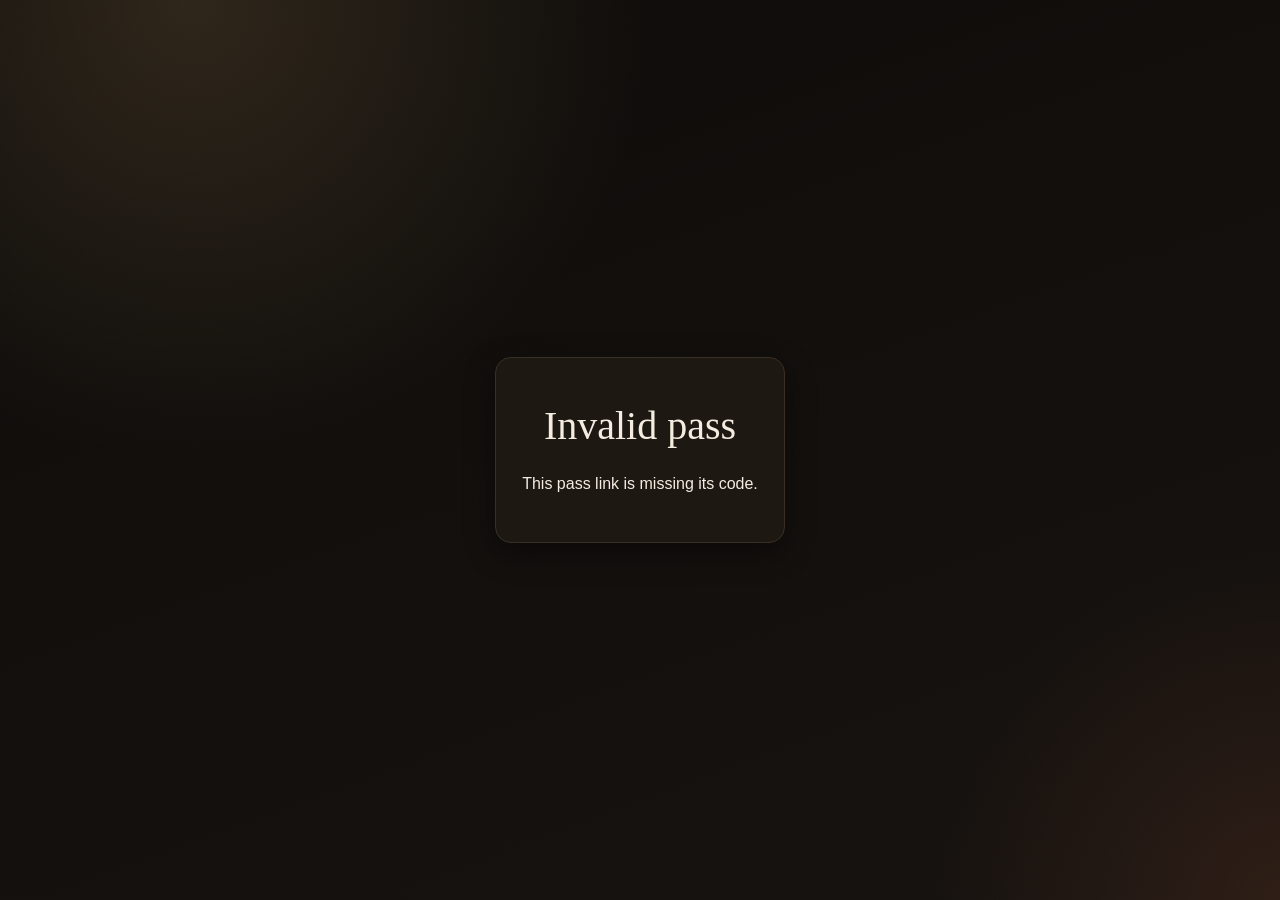
==== public/pass.html @ 0479c8f6 "feat(passes): single-use entrance passes with door check-in Add up to 200 unique QR passes, each red" ====
<!doctype html>
<html lang="en" data-theme="gold">
<head>
<meta charset="utf-8" />
<meta name="viewport" content="width=device-width, initial-scale=1" />
<meta name="theme-color" content="#0e0c0a" />
<title>Entrance pass, Osama and Noor</title>
<link rel="stylesheet" href="css/base.css" />
<link rel="stylesheet" href="css/themes.css" />
<link rel="stylesheet" href="css/login.css" />
<link rel="stylesheet" href="css/invite.css" />
<link rel="stylesheet" href="css/passes.css" />
</head>
<body>
<div id="theme-bg"></div>
<div class="rsvp-wrap"><div id="pass-root"></div></div>
<script src="js/vendor/qrcode.js"></script>
<script type="module" src="js/pass-public.js"></script>
</body>
</html>
---- public/css/base.css ----
:root{
  --bg:#0e0c0a; --bg2:#171310; --card:#1e1813; --card2:#241d16;
  --line:#3a2f24; --line2:#4a3c2c;
  --txt:#f4ece0; --muted:#b7a88f; --faint:#8a7b64;
  --gold:#d8b072; --gold2:#c99a4e; --emerald:#3fae82; --emerald2:#2f8d68;
  --rose:#d98a86; --red:#e2685f; --amber:#e0a94a; --blue:#7fb4d8;
  --ok:#3fae82; --shadow:0 10px 30px rgba(0,0,0,.4);
  --r:16px;
}
*{box-sizing:border-box}
html,body{margin:0;padding:0}
body{background:var(--bg);color:var(--txt);
  font-family:-apple-system,BlinkMacSystemFont,"Segoe UI",Roboto,Helvetica,Arial,sans-serif;
  line-height:1.5;-webkit-font-smoothing:antialiased;min-height:100vh}
a{color:var(--gold);text-decoration:none}
a:hover{text-decoration:underline}

.empty{color:var(--faint);font-size:13px;padding:14px 4px;text-align:center}
.foot{color:var(--faint);font-size:12px;text-align:center;margin-top:30px}
.savebar{position:fixed;left:0;right:0;bottom:0;background:var(--card);border-top:1px solid var(--line);
  padding:8px 16px;font-size:12px;color:var(--faint);text-align:center;z-index:30}
.savebar b{color:var(--emerald)}
.savebar.err b{color:var(--red)}
[hidden]{display:none !important}
---- public/css/themes.css ----
/* The 8 themes. Each block overrides the base tokens from base.css. The animated
   background lives on #theme-bg, a fixed layer behind all content. Preview cards on
   the Themes page reuse the same [data-theme] blocks locally with a static .tc-bg. */

#theme-bg {
  position: fixed;
  inset: 0;
  z-index: -1;
  pointer-events: none;
}

/* 1. Layl w Dhahab, warm gold heritage (the default look) */
[data-theme='gold'] {
  --bg: #0e0c0a; --bg2: #171310; --card: #1e1813; --card2: #241d16;
  --line: #3a2f24; --line2: #4a3c2c; --txt: #f4ece0; --muted: #b7a88f; --faint: #8a7b64;
  --gold: #d8b072; --gold2: #c99a4e; --shadow: 0 10px 30px rgba(0, 0, 0, .4);
}
[data-theme='gold'] #theme-bg {
  background:
    radial-gradient(60vmax 60vmax at 15% 0%, rgba(216, 176, 114, .16), transparent 60%),
    radial-gradient(50vmax 50vmax at 100% 100%, rgba(140, 74, 47, .20), transparent 55%),
    linear-gradient(160deg, #0e0c0a, #171310);
  animation: gold-breathe 14s ease-in-out infinite;
}
@keyframes gold-breathe { 0%, 100% { opacity: .85 } 50% { opacity: 1 } }

/* 2. Sadu Nocturne, midnight and gold foil */
[data-theme='nocturne'] {
  --bg: #0b0b10; --bg2: #12121c; --card: #16161f; --card2: #1c1c28;
  --line: #2a2a38; --line2: #3a3a4c; --txt: #ececf2; --muted: #8b8b9c; --faint: #6f6f80;
  --gold: #d4af37; --gold2: #b08d2e; --shadow: 0 12px 34px rgba(0, 0, 0, .5);
}
[data-theme='nocturne'] #theme-bg {
  background: radial-gradient(120vmax 90vmax at 50% -10%, #14141f, #0b0b10 70%);
}
[data-theme='nocturne'] h1.title {
  background: linear-gradient(100deg, #8a6d1f, #f4e39b 30%, #d4af37 50%, #fff6cf 60%, #d4af37 72%, #8a6d1f);
  background-size: 200% auto;
  -webkit-background-clip: text; background-clip: text; color: transparent;
  animation: foil-shine 7s linear infinite;
}
@keyframes foil-shine { to { background-position: -200% center } }

/* 3. Ward Ateeq, blush modern romance */
[data-theme='rose'] {
  --bg: #fbf3f1; --bg2: #f6e7e3; --card: #ffffff; --card2: #faf3f1;
  --line: #ead3cd; --line2: #dcc0b9; --txt: #3d2b2b; --muted: #8a6e6c; --faint: #a98f8c;
  --gold: #c46a78; --gold2: #a9505f; --shadow: 0 8px 24px rgba(150, 90, 90, .14);
}
[data-theme='rose'] #theme-bg {
  background:
    radial-gradient(45vmax 45vmax at 12% 18%, #fadce0, transparent 60%),
    radial-gradient(40vmax 40vmax at 88% 12%, #f5e6c8, transparent 60%),
    radial-gradient(50vmax 50vmax at 70% 95%, #f3d9de, transparent 60%),
    #fbf3f1;
  background-size: 200% 200%;
  animation: mesh-drift 22s ease-in-out infinite alternate;
}
@keyframes mesh-drift {
  from { background-position: 0 0, 100% 0, 50% 100%, 0 0 }
  to { background-position: 20% 10%, 80% 20%, 40% 80%, 0 0 }
}

/* 4. Zumurrud w Qeshta, emerald and cream */
[data-theme='emerald'] {
  --bg: #f4f1e8; --bg2: #eae6d6; --card: #fbfaf4; --card2: #f3f0e4;
  --line: #d6d0bc; --line2: #c7c0a8; --txt: #1e3a30; --muted: #5c6f63; --faint: #89928a;
  --gold: #0f5c42; --gold2: #0c4835; --shadow: 0 8px 24px rgba(30, 58, 48, .12);
}
[data-theme='emerald'] #theme-bg {
  background:
    radial-gradient(50vmax 50vmax at 100% 0%, rgba(15, 92, 66, .14), transparent 55%),
    linear-gradient(180deg, #f4f1e8, #eae6d6);
}

/* 5. Ghuroub Aurora, desert dusk */
[data-theme='aurora'] {
  --bg: #1b1024; --bg2: #2a1533; --card: #241a33; --card2: #2c2040;
  --line: #43304f; --line2: #574066; --txt: #f6e9f2; --muted: #b49cc7; --faint: #8f7aa5;
  --gold: #ff8c6b; --gold2: #e0714f; --shadow: 0 12px 34px rgba(0, 0, 0, .45);
}
[data-theme='aurora'] #theme-bg {
  background:
    radial-gradient(60vmax 40vmax at 20% 100%, rgba(255, 140, 107, .35), transparent 60%),
    radial-gradient(55vmax 45vmax at 80% 90%, rgba(138, 92, 240, .35), transparent 60%),
    radial-gradient(50vmax 60vmax at 60% 20%, rgba(240, 168, 92, .18), transparent 60%),
    linear-gradient(180deg, #1b1024, #2a1533);
  background-size: 160% 160%;
  animation: aurora-drift 24s ease-in-out infinite alternate;
}
@keyframes aurora-drift {
  from { background-position: 0% 100%, 100% 100%, 50% 0%, 0 0 }
  to { background-position: 30% 80%, 70% 90%, 40% 20%, 0 0 }
}

/* 6. Nujoom Handasiya, geometric stars on navy */
[data-theme='geometric'] {
  --bg: #0c1a2b; --bg2: #102237; --card: #14263c; --card2: #183048;
  --line: #274056; --line2: #365470; --txt: #e7eef6; --muted: #8fa6bc; --faint: #6f88a0;
  --gold: #c7a24b; --gold2: #a8863a; --shadow: 0 12px 34px rgba(0, 0, 0, .45);
}
[data-theme='geometric'] #theme-bg {
  background-color: #0c1a2b;
  background-image:
    repeating-linear-gradient(45deg, rgba(199, 162, 75, .06) 0 2px, transparent 2px 28px),
    repeating-linear-gradient(-45deg, rgba(199, 162, 75, .06) 0 2px, transparent 2px 28px),
    repeating-linear-gradient(0deg, rgba(62, 124, 177, .05) 0 2px, transparent 2px 28px),
    repeating-linear-gradient(90deg, rgba(62, 124, 177, .05) 0 2px, transparent 2px 28px);
  background-size: 56px 56px;
  animation: lattice-pan 40s linear infinite;
}
@keyframes lattice-pan { to { background-position: 56px 56px, 56px -56px, 56px 0, 0 56px } }

/* 7. Habab, glassmorphism over soft mesh */
[data-theme='glass'] {
  --bg: #eef1f8; --bg2: #e6ecf6; --card: rgba(255, 255, 255, .6); --card2: rgba(255, 255, 255, .45);
  --line: rgba(255, 255, 255, .7); --line2: rgba(120, 130, 160, .3);
  --txt: #2b3145; --muted: #6b7386; --faint: #8b93a5;
  --gold: #7c6cf0; --gold2: #5f4fd0; --shadow: 0 8px 32px rgba(43, 49, 69, .12);
}
[data-theme='glass'] #theme-bg {
  background:
    radial-gradient(40vmax 40vmax at 15% 20%, #cfe0ff, transparent 60%),
    radial-gradient(45vmax 45vmax at 85% 15%, #f3d4e6, transparent 60%),
    radial-gradient(50vmax 50vmax at 60% 100%, #d6f0e6, transparent 60%),
    #eef1f8;
  background-size: 180% 180%;
  animation: mesh-drift 26s ease-in-out infinite alternate;
}
[data-theme='glass'] .card {
  backdrop-filter: blur(18px) saturate(140%);
  -webkit-backdrop-filter: blur(18px) saturate(140%);
}

/* 8. Waraq Ivory, minimal editorial */
[data-theme='ivory'] {
  --bg: #fcfbf7; --bg2: #f4f1e9; --card: #ffffff; --card2: #f7f4ec;
  --line: #e4dfd2; --line2: #d5cebd; --txt: #1c1a17; --muted: #7a756b; --faint: #9a938a;
  --gold: #a88433; --gold2: #8a6c28; --shadow: 0 8px 24px rgba(120, 95, 50, .10);
}
[data-theme='ivory'] #theme-bg { background: linear-gradient(180deg, #fcfbf7, #f7f4ec); }

@media (prefers-reduced-motion: reduce) {
  #theme-bg, [data-theme] h1.title { animation: none !important; }
}

/* Themes page grid */
.theme-grid {
  display: grid;
  grid-template-columns: repeat(auto-fill, minmax(220px, 1fr));
  gap: 14px;
  margin-top: 14px;
}
.theme-card {
  position: relative;
  text-align: left;
  border: 1px solid var(--line);
  border-radius: 16px;
  overflow: hidden;
  cursor: pointer;
  padding: 0;
  background: var(--bg);
  transition: transform .15s, box-shadow .15s;
}
.theme-card:hover { transform: translateY(-3px); box-shadow: var(--shadow); }
.theme-card.on { outline: 2px solid var(--gold); outline-offset: 2px; }
.theme-card .tc-bg { position: absolute; inset: 0; z-index: 0; opacity: .9; }
.theme-card[data-theme='gold'] .tc-bg { background: radial-gradient(80% 80% at 20% 0%, rgba(216, 176, 114, .25), transparent 60%), linear-gradient(160deg, #0e0c0a, #171310); }
.theme-card[data-theme='nocturne'] .tc-bg { background: radial-gradient(120% 90% at 50% -10%, #16161f, #0b0b10 70%); }
.theme-card[data-theme='rose'] .tc-bg { background: radial-gradient(70% 70% at 15% 15%, #fadce0, transparent 60%), radial-gradient(70% 70% at 90% 100%, #f3d9de, transparent 60%), #fbf3f1; }
.theme-card[data-theme='emerald'] .tc-bg { background: radial-gradient(80% 80% at 100% 0%, rgba(15, 92, 66, .22), transparent 55%), linear-gradient(180deg, #f4f1e8, #eae6d6); }
.theme-card[data-theme='aurora'] .tc-bg { background: radial-gradient(80% 60% at 20% 100%, rgba(255, 140, 107, .5), transparent 60%), radial-gradient(80% 60% at 85% 90%, rgba(138, 92, 240, .5), transparent 60%), linear-gradient(180deg, #1b1024, #2a1533); }
.theme-card[data-theme='geometric'] .tc-bg { background-color: #0c1a2b; background-image: repeating-linear-gradient(45deg, rgba(199, 162, 75, .1) 0 2px, transparent 2px 22px), repeating-linear-gradient(-45deg, rgba(199, 162, 75, .1) 0 2px, transparent 2px 22px); background-size: 44px 44px; }
.theme-card[data-theme='glass'] .tc-bg { background: radial-gradient(70% 70% at 15% 20%, #cfe0ff, transparent 60%), radial-gradient(70% 70% at 85% 15%, #f3d4e6, transparent 60%), #eef1f8; }
.theme-card[data-theme='ivory'] .tc-bg { background: linear-gradient(180deg, #fcfbf7, #f2eee2); }

.tc-mock { position: relative; z-index: 1; padding: 18px 16px 14px; }
.tc-title { font-family: Georgia, 'Times New Roman', serif; font-size: 22px; color: var(--txt); }
.tc-amp { color: var(--gold); font-style: italic; }
.tc-bar { height: 8px; border-radius: 999px; background: var(--card2); border: 1px solid var(--line); overflow: hidden; margin: 12px 0; }
.tc-bar > span { display: block; height: 100%; width: 62%; background: linear-gradient(90deg, var(--gold2), var(--gold)); }
.tc-row { display: flex; align-items: center; gap: 8px; }
.tc-chip { font-size: 11px; padding: 4px 10px; border-radius: 999px; background: var(--card2); border: 1px solid var(--line); color: var(--muted); }
.tc-btn { font-size: 11px; font-weight: 700; padding: 4px 12px; border-radius: 999px; background: var(--gold); color: var(--bg); }
.tc-foot { position: relative; z-index: 1; padding: 12px 16px 14px; border-top: 1px solid var(--line); background: var(--card); }
.tc-name { font-weight: 700; font-size: 14px; color: var(--txt); }
.tc-check { font-size: 10px; letter-spacing: .06em; text-transform: uppercase; color: var(--gold); font-weight: 700; margin-left: 4px; }
.tc-mood { font-size: 12px; color: var(--muted); margin-top: 2px; }
---- public/css/login.css ----
.login-overlay{position:fixed;inset:0;z-index:100;display:flex;align-items:center;justify-content:center;padding:20px;
  background:radial-gradient(1000px 500px at 50% -150px,var(--bg2),var(--bg))}
.login-card{background:var(--card);border:1px solid var(--line);border-radius:var(--r);box-shadow:var(--shadow);
  width:100%;max-width:360px;padding:28px 24px;text-align:center}
.login-card .eyebrow{margin-bottom:6px}
.login-card h1{font-family:Georgia,"Times New Roman",serif;font-weight:400;margin:0 0 4px;font-size:34px}
.login-card h1 .amp{color:var(--gold);font-style:italic;padding:0 .1em}
.login-card .sub{color:var(--muted);font-size:13px;margin:0 0 20px}
.login-who{display:flex;gap:8px;margin:0 0 14px}
.login-who button{flex:1;border:1px solid var(--line);background:var(--card2);color:var(--muted);
  border-radius:12px;padding:12px;cursor:pointer;font-weight:700;font-size:14px;transition:.15s}
.login-who button.on{background:var(--gold);color:#1a1206;border-color:var(--gold)}
.login-card input{width:100%;background:var(--card2);border:1px solid var(--line);color:var(--txt);
  border-radius:12px;padding:12px 14px;font:inherit;font-size:15px;margin-bottom:12px}
.login-card input:focus{border-color:var(--gold);outline:none}
.login-card .btn{width:100%;padding:12px;font-size:15px}
.login-err{color:var(--red);font-size:13px;min-height:18px;margin-top:10px}
---- public/css/invite.css ----
/* Invite tab */
.inv-list { display: grid; grid-template-columns: repeat(auto-fill, minmax(260px, 1fr)); gap: 14px; margin-top: 14px; }
.inv { background: var(--card2); border: 1px solid var(--line); border-radius: 14px; padding: 14px; }
.inv-head { display: flex; align-items: center; gap: 8px; margin-bottom: 12px; }
.inv-label { flex: 1; background: transparent; border: none; border-bottom: 1px solid var(--line); color: var(--txt); font-weight: 700; font-size: 14.5px; padding: 4px 0; font-family: inherit; }
.inv-label:focus { outline: none; border-color: var(--gold); }
.inv-qr { display: flex; justify-content: center; background: #fff; border-radius: 12px; padding: 12px; }
.qr-canvas { width: 180px; height: 180px; image-rendering: pixelated; }
.inv-link { display: flex; gap: 6px; margin-top: 12px; }
.inv-link input { flex: 1; min-width: 0; background: var(--card); border: 1px solid var(--line); color: var(--muted); border-radius: 8px; padding: 7px 9px; font-size: 12px; font-family: inherit; }
.inv-actions { display: flex; align-items: center; justify-content: space-between; gap: 8px; margin-top: 10px; }
.inv-count { font-size: 12px; color: var(--faint); font-weight: 600; }
.inv-rsvps { margin-top: 12px; border-top: 1px solid var(--line); padding-top: 10px; display: flex; flex-direction: column; gap: 8px; }
.rsvp-row { display: flex; flex-direction: column; gap: 2px; }
.rsvp-row.no { opacity: .6; }
.rsvp-name { font-weight: 600; font-size: 13.5px; color: var(--txt); }
.rsvp-meta { font-size: 12px; color: var(--muted); }
.rsvp-msg { font-size: 12.5px; color: var(--faint); font-style: italic; }

/* Public RSVP page */
.rsvp-wrap { min-height: 100vh; display: flex; align-items: center; justify-content: center; padding: 24px; }
.rsvp-card { background: var(--card); border: 1px solid var(--line); border-radius: var(--r); box-shadow: var(--shadow); width: 100%; max-width: 400px; padding: 30px 26px; text-align: center; }
.rsvp-card .eyebrow { letter-spacing: .28em; text-transform: uppercase; font-size: 11px; color: var(--gold); font-weight: 700; }
.rsvp-card h1 { font-family: Georgia, "Times New Roman", serif; font-weight: 400; margin: 8px 0 2px; font-size: 40px; }
.rsvp-card h1 .amp { color: var(--gold); font-style: italic; padding: 0 .12em; }
.rsvp-date { color: var(--muted); font-size: 14px; margin: 0 0 22px; }
#rsvpForm { display: flex; flex-direction: column; gap: 12px; text-align: left; }
#rsvpForm input, #rsvpForm select, #rsvpForm textarea { background: var(--card2); border: 1px solid var(--line); color: var(--txt); border-radius: 12px; padding: 12px 14px; font: inherit; font-size: 15px; }
#rsvpForm input:focus, #rsvpForm select:focus, #rsvpForm textarea:focus { border-color: var(--gold); outline: none; }
#rsvpForm textarea { resize: vertical; min-height: 70px; }
.rsvp-att { display: flex; gap: 16px; justify-content: center; padding: 4px 0; }
.rsvp-att label { display: flex; align-items: center; gap: 6px; font-size: 14px; color: var(--txt); }
.rsvp-lbl { font-size: 12px; color: var(--muted); margin-bottom: -6px; }
#rsvpForm .btn { width: 100%; padding: 13px; font-size: 15px; margin-top: 4px; }
.rsvp-err { color: var(--red); font-size: 13px; min-height: 16px; text-align: center; }
---- public/css/passes.css ----
/* Entrance passes tab */
.pass-cap { color: var(--faint); font-weight: 600; font-size: .7em; }
.pass-grid { display: grid; grid-template-columns: repeat(auto-fill, minmax(220px, 1fr)); gap: 14px; margin-top: 14px; }
.pass { background: var(--card2); border: 1px solid var(--line); border-radius: 14px; padding: 14px; }
.pass.is-used { opacity: .72; }
.pass-head { display: flex; align-items: center; gap: 8px; margin-bottom: 12px; }
.pass-label { flex: 1; background: transparent; border: none; border-bottom: 1px solid var(--line); color: var(--txt); font-weight: 700; font-size: 14px; padding: 4px 0; font-family: inherit; }
.pass-label:focus { outline: none; border-color: var(--gold); }
.pass-qr { display: flex; justify-content: center; background: #fff; border-radius: 12px; padding: 12px; }
.pass-status { display: flex; flex-direction: column; align-items: center; gap: 3px; margin-top: 10px; }
.pass-badge { display: inline-block; font-size: 11px; font-weight: 700; letter-spacing: .04em; text-transform: uppercase; padding: 3px 9px; border-radius: 999px; }
.pass-badge.ok { background: color-mix(in srgb, var(--emerald) 18%, transparent); color: var(--emerald); }
.pass-badge.used { background: color-mix(in srgb, var(--faint) 22%, transparent); color: var(--muted); }
.pass-when { font-size: 11.5px; color: var(--faint); text-align: center; }
.pass-actions { display: flex; align-items: center; justify-content: center; gap: 8px; margin-top: 12px; }

/* Door check-in result banner */
.scan-result { margin-top: 12px; border-radius: 12px; padding: 16px; text-align: center; border: 1px solid var(--line); }
.scan-result .scan-title { font-size: 20px; font-weight: 800; }
.scan-result .scan-sub { font-size: 13px; margin-top: 4px; opacity: .85; }
.scan-result.pending { color: var(--muted); }
.scan-result.ok { background: color-mix(in srgb, var(--emerald) 16%, transparent); border-color: var(--emerald); color: var(--emerald); }
.scan-result.used { background: color-mix(in srgb, var(--gold) 14%, transparent); border-color: var(--gold); color: var(--gold); }
.scan-result.bad { background: color-mix(in srgb, var(--red) 14%, transparent); border-color: var(--red); color: var(--red); }

/* Public pass page (reuses .rsvp-card) */
.pass-for { color: var(--txt); font-weight: 600; margin: -12px 0 18px; }
.pass-qr-big { display: flex; justify-content: center; background: #fff; border-radius: 14px; padding: 16px; margin: 0 auto 18px; width: fit-content; }
.pass-state { border-radius: 12px; padding: 14px; }
.pass-state-t { font-weight: 800; font-size: 16px; }
.pass-state-s { font-size: 13px; margin-top: 3px; opacity: .85; }
.pass-state.ok { background: color-mix(in srgb, var(--emerald) 16%, transparent); color: var(--emerald); }
.pass-state.used { background: color-mix(in srgb, var(--gold) 14%, transparent); color: var(--gold); }
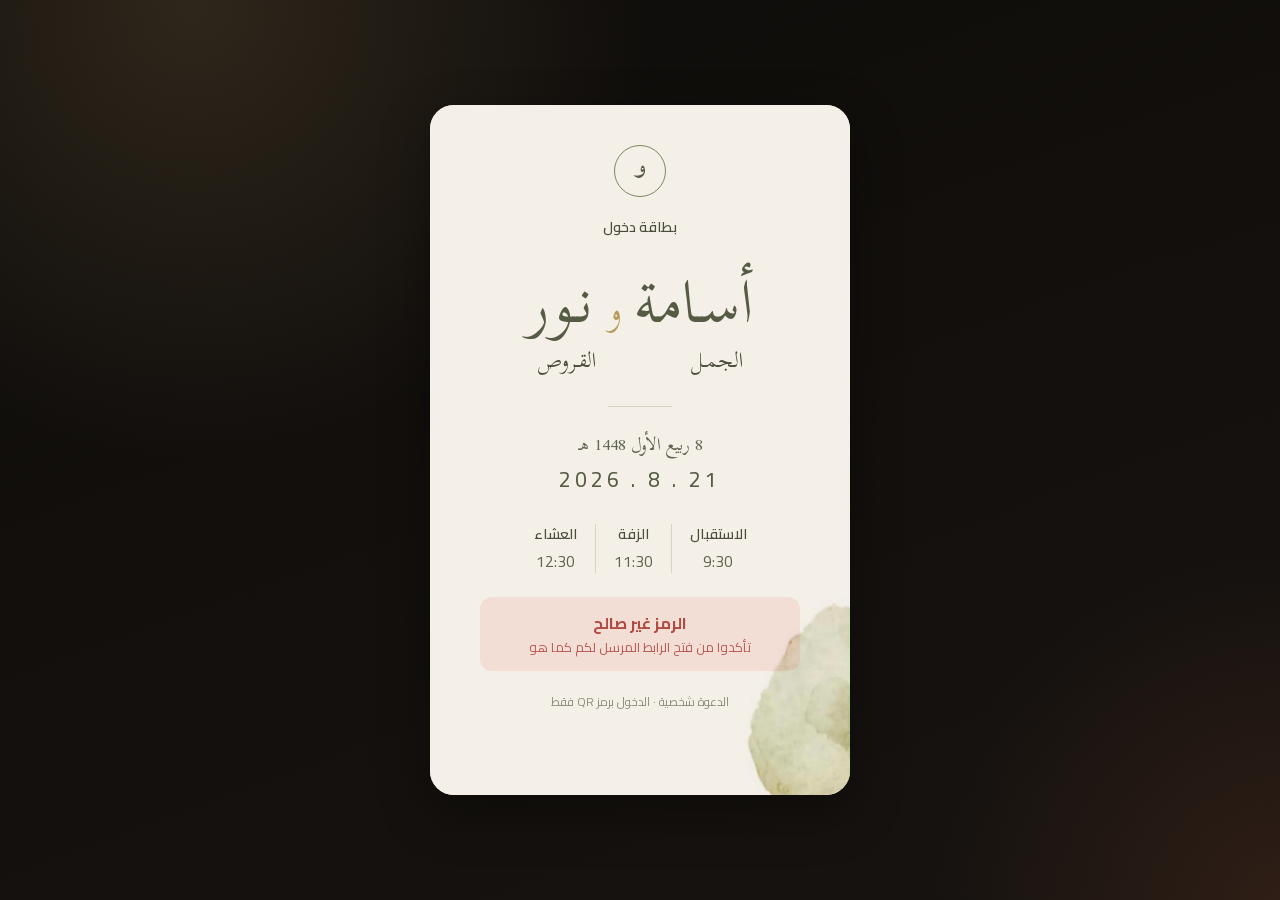
==== commit 4974da09: "feat(invites): Khatm AlWaw QR mark + four-theme بطاقة دخول invitation system The entry pass becomes " ====
--- a/public/pass.html
+++ b/public/pass.html
@@ -4,17 +4,21 @@
 <meta charset="utf-8" />
 <meta name="viewport" content="width=device-width, initial-scale=1" />
 <meta name="theme-color" content="#0e0c0a" />
-<title>Entrance pass, Osama and Noor</title>
-<link rel="stylesheet" href="css/base.css" />
-<link rel="stylesheet" href="css/themes.css" />
-<link rel="stylesheet" href="css/login.css" />
-<link rel="stylesheet" href="css/invite.css" />
-<link rel="stylesheet" href="css/passes.css" />
+<title>Osama and Noor · بطاقة دخول</title>
+<link rel="preload" href="fonts/lateef-300-arabic.woff2" as="font" type="font/woff2" crossorigin />
+<link rel="preload" href="fonts/cairo-arabic.woff2" as="font" type="font/woff2" crossorigin />
+<link rel="stylesheet" href="css/base.css?v=35" />
+<link rel="stylesheet" href="css/themes.css?v=35" />
+<link rel="stylesheet" href="css/login.css?v=35" />
+<link rel="stylesheet" href="css/invite.css?v=35" />
+<link rel="stylesheet" href="css/passes.css?v=35" />
+<link rel="stylesheet" href="css/fonts.css?v=35" />
+<link rel="stylesheet" href="css/invite-card.css?v=35" />
 </head>
 <body>
 <div id="theme-bg"></div>
-<div class="rsvp-wrap"><div id="pass-root"></div></div>
-<script src="js/vendor/qrcode.js"></script>
-<script type="module" src="js/pass-public.js"></script>
+<div class="rsvp-wrap"><div id="pass-root" style="width:100%"></div></div>
+<script src="js/vendor/qrcode.js?v=35"></script>
+<script type="module" src="js/pass-public.js?v=35"></script>
 </body>
 </html>
--- a/public/css/base.css
+++ b/public/css/base.css
@@ -6,6 +6,17 @@
   --rose:#d98a86; --red:#e2685f; --amber:#e0a94a; --blue:#7fb4d8;
   --ok:#3fae82; --shadow:0 10px 30px rgba(0,0,0,.4);
   --r:16px;
+  --sp-1:4px; --sp-2:8px; --sp-3:12px; --sp-4:16px; --sp-5:20px; --sp-6:24px; --sp-7:32px; --sp-8:48px;
+  --fs-2xs:11px; --fs-xs:12px; --fs-sm:13px; --fs-body:14px; --fs-h3:15px; --fs-h2:18px; --fs-h1:22px; --fs-num:30px; --fs-hero:34px;
+  --fs-display:clamp(34px,8vw,52px);
+  --r-1:8px; --r-2:12px; --r-3:16px; --r-4:20px; --r-pill:999px;
+  --ease:cubic-bezier(.2,.8,.2,1); --dur-1:120ms; --dur-2:160ms; --dur-3:220ms; --dur-4:320ms;
+  --ring:var(--gold); --btn-bg:var(--gold); --on-primary:#1a1206;
+  --field-rest:color-mix(in srgb, var(--line) 65%, transparent);
+  --z-nav:40; --z-tabbar:140; --z-toast:150; --z-sheet:190; --z-menu:195; --z-modal:200; --z-boot:300;
+  --hit:44px; --row-h:48px; --control-h:36px;
+  --backdrop:rgba(0,0,0,.5);
+  --red-bg:color-mix(in srgb, var(--red) 12%, transparent);
 }
 *{box-sizing:border-box}
 html,body{margin:0;padding:0}
@@ -17,8 +28,61 @@
 
 .empty{color:var(--faint);font-size:13px;padding:14px 4px;text-align:center}
 .foot{color:var(--faint);font-size:12px;text-align:center;margin-top:30px}
-.savebar{position:fixed;left:0;right:0;bottom:0;background:var(--card);border-top:1px solid var(--line);
-  padding:8px 16px;font-size:12px;color:var(--faint);text-align:center;z-index:30}
-.savebar b{color:var(--emerald)}
-.savebar.err b{color:var(--red)}
 [hidden]{display:none !important}
+
+/* Sync state dot in the app bar (replaces the old fixed savebar) */
+.sync-dot{width:8px;height:8px;border-radius:var(--r-pill);background:var(--emerald);display:inline-block;flex:none}
+.sync-dot.err{background:var(--red)}
+
+:focus-visible{outline:2px solid var(--ring);outline-offset:2px}
+:focus:not(:focus-visible){outline:none}
+
+.field{background:color-mix(in srgb,var(--card2) 35%,transparent);border:1px solid var(--field-rest);border-radius:var(--r-1);color:var(--txt);font:inherit;padding:7px 9px;
+  transition:border-color var(--dur-1) var(--ease),background var(--dur-1) var(--ease)}
+.field:hover{border-color:var(--line2);background:var(--card2)}
+.field:focus{outline:none;border-color:var(--gold);background:var(--card2)}
+.field::placeholder{color:var(--faint)}
+
+/* Edit-in-place: invisible at rest, reveals on hover, lights up on focus.
+   Turns list screens from walls of boxes into calm lists that stay tap-to-edit. */
+.inline-edit{background:transparent;border:1px solid transparent;border-radius:var(--r-1);color:var(--txt);font:inherit;padding:6px 8px;
+  transition:border-color var(--dur-1) var(--ease),background var(--dur-1) var(--ease)}
+.inline-edit:hover{border-color:var(--line2)}
+.inline-edit:focus{outline:none;border-color:var(--gold);background:var(--card2)}
+.inline-edit::placeholder{color:var(--faint)}
+
+/* Card header: title + hint left, actions right. Add lives HERE, never under a list. */
+.card-head{display:flex;align-items:flex-start;justify-content:space-between;gap:12px}
+.card-head .ch-text{flex:1;min-width:0}
+.card-head .ch-actions{display:flex;gap:8px;align-items:center;flex:none;padding-top:2px}
+
+/* List row meta cluster: tags + attribution live right of the content, never beneath it. */
+.lmeta{display:flex;align-items:center;gap:8px;flex:none;max-width:220px;overflow:hidden;white-space:nowrap}
+
+/* Drag-to-reorder grip (see drag-sort.js). Faint at rest, grabbable, and
+   touch-action:none so a touch drag reorders instead of scrolling the page. */
+.drag-handle{flex:0 0 auto;display:inline-flex;align-items:center;justify-content:center;width:22px;height:30px;padding:0;
+  border:none;background:none;color:var(--line2);cursor:grab;touch-action:none;border-radius:6px;
+  transition:color var(--dur-1) var(--ease),background var(--dur-1) var(--ease)}
+.drag-handle svg{fill:currentColor}
+.drag-handle:hover{color:var(--muted);background:var(--card2)}
+.drag-handle:focus-visible{outline:2px solid var(--ring);outline-offset:1px}
+.drag-spacer{flex:0 0 auto;width:22px}
+.sortable{touch-action:pan-y}
+.sortable.dragging{opacity:.96;background:var(--card2);box-shadow:0 8px 24px rgba(0,0,0,.22);border-radius:10px;position:relative;z-index:3}
+body.drag-active{cursor:grabbing;user-select:none;-webkit-user-select:none}
+body.drag-active .drag-handle{cursor:grabbing}
+
+.boot{position:fixed;inset:0;z-index:300;display:flex;flex-direction:column;align-items:center;justify-content:center;gap:var(--sp-5);
+  background:var(--bg);transition:opacity var(--dur-4) var(--ease)}
+.boot.boot-hide{opacity:0;pointer-events:none}
+.boot-name{font-family:Georgia,"Times New Roman",serif;font-weight:400;font-size:var(--fs-display);color:var(--txt);letter-spacing:.01em}
+.boot-name .amp{color:var(--gold);font-style:italic;padding:0 .1em}
+.boot-track{width:120px;height:2px;border-radius:var(--r-pill);background:color-mix(in srgb,var(--gold) 22%,transparent);overflow:hidden;position:relative}
+.boot-track>span{position:absolute;top:0;left:0;height:100%;width:40%;border-radius:var(--r-pill);
+  background:linear-gradient(90deg,transparent,var(--gold),transparent);animation:boot-sweep 1.1s var(--ease) infinite}
+@keyframes boot-sweep{from{transform:translateX(-100%)}to{transform:translateX(320%)}}
+@media (prefers-reduced-motion:reduce){
+  .boot{transition:none}
+  .boot-track>span{animation:none;transform:none;width:100%;background:var(--gold);opacity:.55}
+}
--- a/public/css/themes.css
+++ b/public/css/themes.css
@@ -14,6 +14,7 @@
   --bg: #0e0c0a; --bg2: #171310; --card: #1e1813; --card2: #241d16;
   --line: #3a2f24; --line2: #4a3c2c; --txt: #f4ece0; --muted: #b7a88f; --faint: #8a7b64;
   --gold: #d8b072; --gold2: #c99a4e; --shadow: 0 10px 30px rgba(0, 0, 0, .4);
+  --on-primary: #1a1206;
 }
 [data-theme='gold'] #theme-bg {
   background:
@@ -29,11 +30,13 @@
   --bg: #0b0b10; --bg2: #12121c; --card: #16161f; --card2: #1c1c28;
   --line: #2a2a38; --line2: #3a3a4c; --txt: #ececf2; --muted: #8b8b9c; --faint: #6f6f80;
   --gold: #d4af37; --gold2: #b08d2e; --shadow: 0 12px 34px rgba(0, 0, 0, .5);
+  --on-primary: #0b0b10;
 }
 [data-theme='nocturne'] #theme-bg {
   background: radial-gradient(120vmax 90vmax at 50% -10%, #14141f, #0b0b10 70%);
 }
-[data-theme='nocturne'] h1.title {
+[data-theme='nocturne'] h1.title,
+[data-theme='nocturne'] .boot-name {
   background: linear-gradient(100deg, #8a6d1f, #f4e39b 30%, #d4af37 50%, #fff6cf 60%, #d4af37 72%, #8a6d1f);
   background-size: 200% auto;
   -webkit-background-clip: text; background-clip: text; color: transparent;
@@ -46,6 +49,9 @@
   --bg: #fbf3f1; --bg2: #f6e7e3; --card: #ffffff; --card2: #faf3f1;
   --line: #ead3cd; --line2: #dcc0b9; --txt: #3d2b2b; --muted: #8a6e6c; --faint: #a98f8c;
   --gold: #c46a78; --gold2: #a9505f; --shadow: 0 8px 24px rgba(150, 90, 90, .14);
+  --on-primary: #ffffff; --btn-bg: var(--gold2);
+  --emerald: #12795a; --ok: #12795a; --emerald2: #0e6349;
+  --red: #c8382f; --amber: #9a6a12; --blue: #2f6fae; --rose: #b4566a;
 }
 [data-theme='rose'] #theme-bg {
   background:
@@ -66,6 +72,9 @@
   --bg: #f4f1e8; --bg2: #eae6d6; --card: #fbfaf4; --card2: #f3f0e4;
   --line: #d6d0bc; --line2: #c7c0a8; --txt: #1e3a30; --muted: #5c6f63; --faint: #89928a;
   --gold: #0f5c42; --gold2: #0c4835; --shadow: 0 8px 24px rgba(30, 58, 48, .12);
+  --on-primary: #fbfaf4;
+  --emerald: #0f6b45; --ok: #0f6b45; --emerald2: #0c5537;
+  --red: #bf3b2f; --amber: #8f6410; --blue: #2f6ba8; --rose: #b5586a;
 }
 [data-theme='emerald'] #theme-bg {
   background:
@@ -78,6 +87,7 @@
   --bg: #1b1024; --bg2: #2a1533; --card: #241a33; --card2: #2c2040;
   --line: #43304f; --line2: #574066; --txt: #f6e9f2; --muted: #b49cc7; --faint: #8f7aa5;
   --gold: #ff8c6b; --gold2: #e0714f; --shadow: 0 12px 34px rgba(0, 0, 0, .45);
+  --on-primary: #1b1024;
 }
 [data-theme='aurora'] #theme-bg {
   background:
@@ -98,6 +108,7 @@
   --bg: #0c1a2b; --bg2: #102237; --card: #14263c; --card2: #183048;
   --line: #274056; --line2: #365470; --txt: #e7eef6; --muted: #8fa6bc; --faint: #6f88a0;
   --gold: #c7a24b; --gold2: #a8863a; --shadow: 0 12px 34px rgba(0, 0, 0, .45);
+  --on-primary: #0c1a2b;
 }
 [data-theme='geometric'] #theme-bg {
   background-color: #0c1a2b;
@@ -117,6 +128,9 @@
   --line: rgba(255, 255, 255, .7); --line2: rgba(120, 130, 160, .3);
   --txt: #2b3145; --muted: #6b7386; --faint: #8b93a5;
   --gold: #7c6cf0; --gold2: #5f4fd0; --shadow: 0 8px 32px rgba(43, 49, 69, .12);
+  --on-primary: #ffffff;
+  --emerald: #127a58; --ok: #127a58; --emerald2: #0e6147;
+  --red: #c63a30; --amber: #8a6410; --blue: #356fb0; --rose: #c05f74;
 }
 [data-theme='glass'] #theme-bg {
   background:
@@ -137,11 +151,14 @@
   --bg: #fcfbf7; --bg2: #f4f1e9; --card: #ffffff; --card2: #f7f4ec;
   --line: #e4dfd2; --line2: #d5cebd; --txt: #1c1a17; --muted: #7a756b; --faint: #9a938a;
   --gold: #a88433; --gold2: #8a6c28; --shadow: 0 8px 24px rgba(120, 95, 50, .10);
+  --on-primary: #1c1a17; --btn-bg: var(--gold2);
+  --emerald: #12734f; --ok: #12734f; --emerald2: #0e5d40;
+  --red: #c2382d; --amber: #9c5b0f; --blue: #2f6aa6; --rose: #b45566;
 }
 [data-theme='ivory'] #theme-bg { background: linear-gradient(180deg, #fcfbf7, #f7f4ec); }
 
 @media (prefers-reduced-motion: reduce) {
-  #theme-bg, [data-theme] h1.title { animation: none !important; }
+  #theme-bg, [data-theme] h1.title, [data-theme] .boot-name { animation: none !important; }
 }
 
 /* Themes page grid */
--- a/public/css/login.css
+++ b/public/css/login.css
@@ -9,7 +9,7 @@
 .login-who{display:flex;gap:8px;margin:0 0 14px}
 .login-who button{flex:1;border:1px solid var(--line);background:var(--card2);color:var(--muted);
   border-radius:12px;padding:12px;cursor:pointer;font-weight:700;font-size:14px;transition:.15s}
-.login-who button.on{background:var(--gold);color:#1a1206;border-color:var(--gold)}
+.login-who button.on{background:var(--gold);color:var(--on-primary);border-color:var(--gold)}
 .login-card input{width:100%;background:var(--card2);border:1px solid var(--line);color:var(--txt);
   border-radius:12px;padding:12px 14px;font:inherit;font-size:15px;margin-bottom:12px}
 .login-card input:focus{border-color:var(--gold);outline:none}
--- a/public/css/invite.css
+++ b/public/css/invite.css
@@ -6,16 +6,26 @@
 .inv-label:focus { outline: none; border-color: var(--gold); }
 .inv-qr { display: flex; justify-content: center; background: #fff; border-radius: 12px; padding: 12px; }
 .qr-canvas { width: 180px; height: 180px; image-rendering: pixelated; }
-.inv-link { display: flex; gap: 6px; margin-top: 12px; }
-.inv-link input { flex: 1; min-width: 0; background: var(--card); border: 1px solid var(--line); color: var(--muted); border-radius: 8px; padding: 7px 9px; font-size: 12px; font-family: inherit; }
+.inv-link { display: flex; flex-wrap: wrap; gap: 6px; margin-top: 12px; }
+.inv-link input { flex: 1 1 100%; min-width: 0; background: var(--card); border: 1px solid var(--line); color: var(--muted); border-radius: 8px; padding: 7px 9px; font-size: 12px; font-family: inherit; }
 .inv-actions { display: flex; align-items: center; justify-content: space-between; gap: 8px; margin-top: 10px; }
-.inv-count { font-size: 12px; color: var(--faint); font-weight: 600; }
-.inv-rsvps { margin-top: 12px; border-top: 1px solid var(--line); padding-top: 10px; display: flex; flex-direction: column; gap: 8px; }
-.rsvp-row { display: flex; flex-direction: column; gap: 2px; }
-.rsvp-row.no { opacity: .6; }
-.rsvp-name { font-weight: 600; font-size: 13.5px; color: var(--txt); }
-.rsvp-meta { font-size: 12px; color: var(--muted); }
-.rsvp-msg { font-size: 12.5px; color: var(--faint); font-style: italic; }
+.inv-actions-l { display: flex; flex-wrap: wrap; gap: 6px; }
+.inv-count { font-size: 12px; color: var(--faint); font-weight: 600; white-space: nowrap; }
+.inv.is-closed { opacity: .6; }
+.inv-closed-badge { flex: 0 0 auto; }
+
+.inv-rsvps { margin-top: 12px; border-top: 1px solid var(--line); padding-top: 12px; display: flex; flex-direction: column; gap: 14px; }
+.rsvp-row { display: flex; flex-direction: column; gap: 6px; }
+.rsvp-row.no { opacity: .55; }
+.rsvp-top { display: flex; align-items: center; gap: 8px; }
+.rsvp-top .field { flex: 1; min-width: 0; }
+.rsvp-f-grid { display: flex; flex-wrap: wrap; gap: 6px; }
+.rsvp-f-grid .field { flex: 1 1 80px; min-width: 0; }
+.rsvp-f-grid .field[type="number"] { flex: 0 0 54px; }
+
+.rsvp-add { margin-top: 12px; }
+.rsvp-add-form { display: flex; flex-direction: column; gap: 6px; margin-top: 8px; }
+.rsvp-add-form .btn { align-self: flex-start; }
 
 /* Public RSVP page */
 .rsvp-wrap { min-height: 100vh; display: flex; align-items: center; justify-content: center; padding: 24px; }
@@ -24,6 +34,7 @@
 .rsvp-card h1 { font-family: Georgia, "Times New Roman", serif; font-weight: 400; margin: 8px 0 2px; font-size: 40px; }
 .rsvp-card h1 .amp { color: var(--gold); font-style: italic; padding: 0 .12em; }
 .rsvp-date { color: var(--muted); font-size: 14px; margin: 0 0 22px; }
+.rsvp-note { color: var(--emerald); font-size: 13px; margin: -12px 0 18px; }
 #rsvpForm { display: flex; flex-direction: column; gap: 12px; text-align: left; }
 #rsvpForm input, #rsvpForm select, #rsvpForm textarea { background: var(--card2); border: 1px solid var(--line); color: var(--txt); border-radius: 12px; padding: 12px 14px; font: inherit; font-size: 15px; }
 #rsvpForm input:focus, #rsvpForm select:focus, #rsvpForm textarea:focus { border-color: var(--gold); outline: none; }
--- a/public/css/passes.css
+++ b/public/css/passes.css
@@ -12,7 +12,13 @@
 .pass-badge.ok { background: color-mix(in srgb, var(--emerald) 18%, transparent); color: var(--emerald); }
 .pass-badge.used { background: color-mix(in srgb, var(--faint) 22%, transparent); color: var(--muted); }
 .pass-when { font-size: 11.5px; color: var(--faint); text-align: center; }
-.pass-actions { display: flex; align-items: center; justify-content: center; gap: 8px; margin-top: 12px; }
+.pass-actions { display: flex; flex-wrap: wrap; align-items: center; justify-content: center; gap: 8px; margin-top: 12px; }
+
+#passCount { width: 84px; }
+
+/* Add a single named pass, alongside the bulk generate control */
+.pass-add-one { display: flex; flex-wrap: wrap; align-items: center; gap: 8px; margin-top: 10px; }
+.pass-add-one .field { flex: 1; min-width: 180px; }
 
 /* Door check-in result banner */
 .scan-result { margin-top: 12px; border-radius: 12px; padding: 16px; text-align: center; border: 1px solid var(--line); }
--- a/public/css/fonts.css
+++ b/public/css/fonts.css
@@ -0,0 +1,104 @@
+/* Self-hosted invitation faces. Lateef carries the Arabic display (thin, kashida-capable
+   extended Naskh); Cairo (variable, one file per script) carries labels and Western digits. */
+
+@font-face {
+  font-family: 'Lateef';
+  font-style: normal;
+  font-weight: 300;
+  font-display: swap;
+  src: url('../fonts/lateef-300-arabic.woff2') format('woff2');
+  unicode-range: U+0600-06FF, U+0750-077F, U+FB50-FDFF, U+FE70-FEFC, U+200C-200E, U+2010-2011;
+}
+@font-face {
+  font-family: 'Lateef';
+  font-style: normal;
+  font-weight: 300;
+  font-display: swap;
+  src: url('../fonts/lateef-300-latin.woff2') format('woff2');
+  unicode-range: U+0000-00FF, U+2000-206F;
+}
+@font-face {
+  font-family: 'Lateef';
+  font-style: normal;
+  font-weight: 400;
+  font-display: swap;
+  src: url('../fonts/lateef-400-arabic.woff2') format('woff2');
+  unicode-range: U+0600-06FF, U+0750-077F, U+FB50-FDFF, U+FE70-FEFC, U+200C-200E, U+2010-2011;
+}
+@font-face {
+  font-family: 'Lateef';
+  font-style: normal;
+  font-weight: 400;
+  font-display: swap;
+  src: url('../fonts/lateef-400-latin.woff2') format('woff2');
+  unicode-range: U+0000-00FF, U+2000-206F;
+}
+@font-face {
+  font-family: 'Amiri';
+  font-style: normal;
+  font-weight: 400;
+  font-display: swap;
+  src: url('../fonts/amiri-400-arabic.woff2') format('woff2');
+  unicode-range: U+0600-06FF, U+0750-077F, U+FB50-FDFF, U+FE70-FEFC, U+200C-200E, U+2010-2011;
+}
+@font-face {
+  font-family: 'Amiri';
+  font-style: normal;
+  font-weight: 400;
+  font-display: swap;
+  src: url('../fonts/amiri-400-latin.woff2') format('woff2');
+  unicode-range: U+0000-00FF, U+2000-206F;
+}
+@font-face {
+  font-family: 'Scheherazade New';
+  font-style: normal;
+  font-weight: 400;
+  font-display: swap;
+  src: url('../fonts/scheherazade-400-arabic.woff2') format('woff2');
+  unicode-range: U+0600-06FF, U+0750-077F, U+FB50-FDFF, U+FE70-FEFC, U+200C-200E, U+2010-2011;
+}
+@font-face {
+  font-family: 'Scheherazade New';
+  font-style: normal;
+  font-weight: 400;
+  font-display: swap;
+  src: url('../fonts/scheherazade-400-latin.woff2') format('woff2');
+  unicode-range: U+0000-00FF, U+2000-206F;
+}
+@font-face {
+  font-family: 'El Messiri';
+  font-style: normal;
+  font-weight: 400 600;
+  font-display: swap;
+  src: url('../fonts/elmessiri-arabic.woff2') format('woff2');
+  unicode-range: U+0600-06FF, U+0750-077F, U+FB50-FDFF, U+FE70-FEFC, U+200C-200E, U+2010-2011;
+}
+@font-face {
+  font-family: 'El Messiri';
+  font-style: normal;
+  font-weight: 400 600;
+  font-display: swap;
+  src: url('../fonts/elmessiri-latin.woff2') format('woff2');
+  unicode-range: U+0000-00FF, U+2000-206F;
+}
+@font-face {
+  font-family: 'Cairo';
+  font-style: normal;
+  font-weight: 400 700;
+  font-display: swap;
+  src: url('../fonts/cairo-arabic.woff2') format('woff2');
+  unicode-range: U+0600-06FF, U+0750-077F, U+FB50-FDFF, U+FE70-FEFC, U+200C-200E, U+2010-2011;
+}
+@font-face {
+  font-family: 'Cairo';
+  font-style: normal;
+  font-weight: 400 700;
+  font-display: swap;
+  src: url('../fonts/cairo-latin.woff2') format('woff2');
+  unicode-range: U+0000-00FF, U+2000-206F;
+}
+
+:root {
+  --font-khatt: 'Lateef', 'Scheherazade New', 'Amiri', 'Noto Naskh Arabic', 'Geeza Pro', serif;
+  --font-label: 'Cairo', 'Tajawal', 'Noto Kufi Arabic', -apple-system, 'Segoe UI', sans-serif;
+}
--- a/public/css/invite-card.css
+++ b/public/css/invite-card.css
@@ -0,0 +1,183 @@
+/* بطاقة دخول — one skeleton, four themes. Values are law (see the invite spec):
+   type 12/14/16-17/21/36/60, rhythm 24-32 between blocks, 6-12 label-to-value,
+   hairlines 1px, ornament opacity 6-14%, Arabic never letter-spaced. */
+
+.invite-card {
+  position: relative;
+  width: 100%;
+  max-width: 420px;
+  margin: 0 auto;
+  border-radius: 24px;
+  overflow: hidden;
+  background: var(--ic-ground);
+  color: var(--ic-body);
+  text-align: center;
+  box-shadow: 0 18px 50px rgba(0, 0, 0, .35);
+}
+
+.invite-card[data-invite-theme='sage'] {
+  --ic-ground: #f7f2e9; --ic-names: #565b44; --ic-family: #494d3a; --ic-body: #5f644d;
+  --ic-label: #494d3a; --ic-muted: #8b8f78; --ic-hairline: #d8d3c2; --ic-accent: #7d8663;
+  --ic-gold: #b89a5e; --ic-nameweight: 400; --ic-qr-panel: transparent;
+  --ic-khatt: 'Scheherazade New', 'Lateef', serif;
+}
+.invite-card[data-invite-theme='arch'] {
+  --ic-ground: #f2e3e1; --ic-names: #5c2028; --ic-family: #7a3a42; --ic-body: #64323a;
+  --ic-label: #7e2f39; --ic-muted: #9a6b70; --ic-hairline: #ddc3c1; --ic-accent: #7e2f39;
+  --ic-gold: #b89a5e; --ic-nameweight: 400; --ic-qr-panel: #f7efe8;
+  --ic-khatt: 'Amiri', 'Lateef', serif;
+}
+.invite-card[data-invite-theme='badr'] {
+  --ic-ground: #0b1019; --ic-names: #e6c67a; --ic-family: #d7c493; --ic-body: #cfc6b2;
+  --ic-label: #d7c493; --ic-muted: #948e7c; --ic-hairline: rgba(201, 162, 75, .35); --ic-accent: #d4af37;
+  --ic-gold: #c9a24b; --ic-nameweight: 500; --ic-qr-panel: #f3ead8;
+  --ic-khatt: 'El Messiri', 'Lateef', serif;
+}
+.invite-card[data-invite-theme='dana'] {
+  --ic-ground: #f7f4ee; --ic-names: #2a3440; --ic-family: #45505c; --ic-body: #3d4854;
+  --ic-label: #45505c; --ic-muted: #78828c; --ic-hairline: #d9d2c2; --ic-accent: #a98c52;
+  --ic-gold: #a98c52; --ic-nameweight: 300; --ic-qr-panel: #f7efe8;
+  --ic-khatt: 'Lateef', serif;
+}
+
+/* Background layers */
+.ic-art { position: absolute; inset: 0; background-size: cover; background-position: right bottom; background-repeat: no-repeat; }
+.invite-card[data-invite-theme='badr'] .ic-art {
+  background:
+    radial-gradient(circle 340px at 50% 21%, rgba(242, 234, 216, .16), rgba(242, 234, 216, .05) 55%, transparent 72%),
+    linear-gradient(180deg, #0b1019 0%, #101827 55%, #0c1320 100%);
+}
+.invite-card[data-invite-theme='dana'] .ic-art {
+  background:
+    radial-gradient(120% 90% at 18% 10%, rgba(214, 177, 168, .12), transparent 45%),
+    radial-gradient(110% 80% at 84% 28%, rgba(178, 204, 195, .11), transparent 50%),
+    radial-gradient(130% 100% at 50% 96%, rgba(196, 188, 214, .10), transparent 55%),
+    #f7f4ee;
+}
+
+/* Laylat AlBadr ornaments: stars, khatam lattice bands, ogee arch, double frame */
+.ic-stars { position: absolute; inset: 0; pointer-events: none; }
+.ic-stars i { position: absolute; border-radius: 50%; background: #e8ddc2; }
+.ic-lattice { position: absolute; left: 0; right: 0; height: 48px; background-size: 48px 48px; opacity: .12; pointer-events: none; }
+.ic-lattice-t { top: 0; -webkit-mask-image: linear-gradient(180deg, #000, transparent); mask-image: linear-gradient(180deg, #000, transparent); }
+.ic-lattice-b { bottom: 0; -webkit-mask-image: linear-gradient(0deg, #000, transparent); mask-image: linear-gradient(0deg, #000, transparent); }
+.ic-ogee { position: absolute; top: 22px; left: 50%; transform: translateX(-50%); width: 244px; height: 184px; color: rgba(201, 162, 75, .6); pointer-events: none; }
+.ic-frame { display: none; position: absolute; inset: 16px; border: 1px solid rgba(201, 162, 75, .55); border-radius: 12px; pointer-events: none; }
+.ic-frame::after { content: ''; position: absolute; inset: 3px; border: 1px solid rgba(201, 162, 75, .25); border-radius: 9px; }
+.invite-card[data-invite-theme='badr'] .ic-frame { display: block; }
+
+/* Content stack */
+.ic-body { position: relative; padding: 40px 28px 36px; }
+.invite-card[data-invite-theme='sage'] .ic-body { padding-bottom: 84px; }
+.invite-card[data-invite-theme='arch'] .ic-body { padding-bottom: 116px; }
+@media (max-width: 359px) { .ic-body { padding-left: 20px; padding-right: 20px; } }
+
+/* The waw seal: the one mark shared by the card and the QR medallion */
+.ic-seal { position: relative; width: 52px; height: 52px; margin: 0 auto; display: flex; align-items: center; justify-content: center; }
+.ic-seal-disc { position: absolute; inset: 0; border: 1.25px solid var(--ic-accent); border-radius: 50%; }
+.invite-card[data-invite-theme='dana'] .ic-seal-disc {
+  background: radial-gradient(circle at 36% 30%, #ffffff 0%, #f2ece2 40%, #d6ccc0 75%, #bdb3a7 100%);
+  box-shadow: inset 0 0 0 1px rgba(42, 52, 64, .12);
+}
+.ic-seal-waw { font-family: var(--font-khatt); font-weight: 300; font-size: 34px; line-height: 1; color: var(--ic-names); padding-bottom: 10px; }
+
+.ic-eyebrow { margin-top: 20px; font-family: var(--font-label); font-weight: 600; font-size: 14px; color: var(--ic-label); }
+
+.ic-names { margin-top: 24px; display: flex; align-items: baseline; justify-content: center; gap: 14px; font-family: var(--ic-khatt, var(--font-khatt)); font-weight: var(--ic-nameweight); font-size: var(--ic-namesize, clamp(42px, 13vw, 60px)); line-height: 1.35; color: var(--ic-names); white-space: nowrap; }
+.invite-card[data-invite-theme='badr'] { --ic-namesize: clamp(36px, 11vw, 52px); }
+.ic-join { font-size: .58em; color: var(--ic-gold); font-weight: 300; }
+.invite-card[data-invite-theme='badr'] .ic-name,
+.invite-card[data-invite-theme='badr'] .ic-seal-waw {
+  background: linear-gradient(100deg, #8a6d1f, #f4e39b 30%, #d4af37 50%, #fff6cf 60%, #d4af37 72%, #8a6d1f);
+  -webkit-background-clip: text; background-clip: text; color: transparent;
+}
+
+.ic-families { margin-top: 2px; display: flex; justify-content: space-around; max-width: 300px; margin-inline: auto; font-family: var(--ic-khatt, var(--font-khatt)); font-weight: 400; font-size: 21px; line-height: 1.5; color: var(--ic-family); }
+
+/* Dividers */
+.ic-divider { margin: 30px auto 0; display: flex; align-items: center; justify-content: center; gap: 10px; }
+.ic-rule { width: 64px; height: 1px; background: var(--ic-hairline); }
+.ic-star8 { position: relative; width: 6px; height: 6px; background: var(--ic-accent); transform: rotate(45deg); opacity: .7; }
+.ic-star8::before { content: ''; position: absolute; inset: 0; background: inherit; transform: rotate(45deg); }
+.ic-icons { gap: 20px; }
+.ic-icon { width: 30px; height: 30px; border: 1.25px solid var(--ic-accent); border-radius: 50%; display: flex; align-items: center; justify-content: center; color: var(--ic-accent); }
+.ic-icon svg { width: 15px; height: 15px; }
+.ic-wave { width: 96px; height: 8px; color: var(--ic-hairline); }
+
+/* Dates and venue */
+.ic-dates { margin-top: 24px; }
+.ic-hijri { font-family: var(--ic-khatt, var(--font-khatt)); font-size: 17px; line-height: 1.6; color: var(--ic-body); }
+.ic-greg { margin-top: 6px; font-family: var(--font-label); font-weight: 500; font-size: 21px; color: var(--ic-names); }
+.ic-greg bdi { letter-spacing: .18em; }
+.invite-card[data-invite-theme='dana'] .ic-greg::before { content: ''; display: block; width: 3px; height: 3px; border-radius: 50%; background: radial-gradient(circle at 35% 30%, #fff, #d6ccc0); margin: 2px auto 6px; }
+.ic-venue { margin-top: 10px; font-family: var(--ic-khatt, var(--font-khatt)); font-size: 17px; line-height: 1.6; color: var(--ic-muted); }
+
+/* Timeline */
+.ic-times { margin-top: 28px; display: flex; justify-content: center; }
+.ic-time { display: flex; flex-direction: column; gap: 4px; padding: 0 18px; }
+.ic-time + .ic-time { border-inline-start: 1px solid var(--ic-hairline); position: relative; }
+.invite-card[data-invite-theme='dana'] .ic-time + .ic-time::before,
+.invite-card[data-invite-theme='dana'] .ic-time + .ic-time::after {
+  content: ''; position: absolute; inset-inline-start: -1.5px; width: 2px; height: 2px; border-radius: 50%; background: var(--ic-muted);
+}
+.invite-card[data-invite-theme='dana'] .ic-time + .ic-time::before { top: -1px; }
+.invite-card[data-invite-theme='dana'] .ic-time + .ic-time::after { bottom: -1px; }
+.ic-time .l { font-family: var(--font-label); font-weight: 600; font-size: 14px; color: var(--ic-label); }
+.ic-time .v { font-family: var(--font-label); font-weight: 400; font-size: 16px; color: var(--ic-body); }
+
+/* QR */
+.ic-qr-wrap { margin-top: 30px; display: flex; justify-content: center; }
+.ic-qr { border-radius: 16px; padding: 16px; background: var(--ic-qr-panel); line-height: 0; }
+.invite-card[data-invite-theme='sage'] .ic-qr { padding: 8px; }
+.invite-card[data-invite-theme='badr'] .ic-qr { border-radius: 20px; outline: 1px solid #c9a24b; outline-offset: 6px; }
+.ic-qr canvas { display: inline-block; }
+.ic-qr-wrap.is-used .ic-qr canvas { filter: grayscale(1); opacity: .45; }
+
+/* Honored guest */
+.ic-guest { margin-top: 14px; display: flex; align-items: baseline; justify-content: center; gap: 8px; }
+.ic-guest .l { font-family: var(--font-label); font-weight: 600; font-size: 13px; color: var(--ic-muted); }
+.ic-guest .v { font-family: var(--ic-khatt, var(--font-khatt)); font-size: 22px; line-height: 1.5; color: var(--ic-names); }
+
+/* State band (live page only) */
+.ic-state { margin: 24px auto 0; max-width: 320px; border-radius: 12px; padding: 14px; }
+.ic-state-t { font-family: var(--font-label); font-weight: 700; font-size: 16px; }
+.ic-state-s { font-family: var(--font-label); font-size: 13px; margin-top: 3px; opacity: .9; }
+.ic-state.ok { background: rgba(63, 174, 130, .14); color: #2f7a5c; }
+.ic-state.used { background: rgba(184, 154, 94, .16); color: #8a6a2a; }
+.ic-state.bad { background: rgba(226, 104, 95, .13); color: #b04a42; }
+.invite-card[data-invite-theme='badr'] .ic-state.ok { color: #8fd7b4; }
+.invite-card[data-invite-theme='badr'] .ic-state.used { color: #e2c37a; }
+.invite-card[data-invite-theme='badr'] .ic-state.bad { color: #f0968d; }
+.ic-retry { margin-top: 10px; min-height: 44px; padding: 0 22px; border-radius: 10px; border: 1px solid currentColor; background: transparent; color: inherit; font-family: var(--font-label); font-weight: 600; font-size: 14px; cursor: pointer; }
+
+.ic-footer { margin-top: 22px; font-family: var(--font-label); font-size: 12px; color: var(--ic-muted); }
+
+/* Skeletons: only the token-dependent pieces shimmer; the rest paints instantly */
+.ic-skel { position: relative; display: inline-block; overflow: hidden; border-radius: 8px; background: color-mix(in srgb, var(--ic-body) 6%, transparent); }
+.ic-skel::after { content: ''; position: absolute; inset: 0; transform: translateX(-100%); background: linear-gradient(90deg, transparent, color-mix(in srgb, var(--ic-gold) 30%, transparent), transparent); animation: ic-sweep 1.2s var(--ease, ease) infinite; }
+.ic-skel-qr { width: 240px; height: 240px; border-radius: 12px; }
+.ic-skel-name { width: 110px; height: 22px; }
+@keyframes ic-sweep { to { transform: translateX(100%); } }
+@media (prefers-reduced-motion: reduce) { .ic-skel::after { animation: none; } }
+
+/* Invitation studio (Invites tab, couple side) */
+.ics-card { margin-bottom: 14px; }
+.ics-grid { display: grid; grid-template-columns: minmax(260px, 1fr) minmax(300px, 440px); gap: 24px; margin-top: 14px; align-items: start; }
+@media (max-width: 860px) { .ics-grid { grid-template-columns: 1fr; } }
+.ics-controls { display: flex; flex-direction: column; gap: 6px; }
+.ics-l { font-size: 12px; color: var(--muted); margin-top: 10px; }
+.ics-times { display: flex; gap: 8px; }
+.ics-times > div { flex: 1; display: flex; flex-direction: column; gap: 4px; min-width: 0; }
+.ics-themes { display: flex; gap: 8px; flex-wrap: wrap; }
+.ics-theme { display: flex; flex-direction: column; align-items: center; gap: 6px; padding: 10px 12px; border-radius: 12px; border: 1px solid var(--line); background: var(--card2); cursor: pointer; color: var(--txt); min-width: 76px; transition: border-color var(--dur-1) var(--ease); }
+.ics-theme:hover { border-color: var(--line2); }
+.ics-theme.active { border-color: var(--gold); box-shadow: 0 0 0 1px var(--gold); }
+.ics-sw { width: 46px; height: 30px; border-radius: 8px; display: flex; align-items: center; justify-content: center; gap: 3px; border: 1px solid rgba(0, 0, 0, .12); }
+.ics-sw i { width: 8px; height: 8px; border-radius: 50%; }
+.ics-name { font-size: 12px; font-weight: 600; }
+.ics-preview { display: flex; justify-content: center; }
+
+/* Page shell for the public pass page */
+.ic-page-actions { display: flex; justify-content: center; margin: 18px auto 0; }
+.ic-save-btn { min-height: 44px; padding: 0 26px; border-radius: 999px; border: 1px solid var(--line, #4a3c2c); background: var(--gold, #d8b072); color: var(--on-primary, #1a1206); font-family: var(--font-label); font-weight: 700; font-size: 14px; cursor: pointer; }
+.ic-save-btn[disabled] { opacity: .6; cursor: default; }
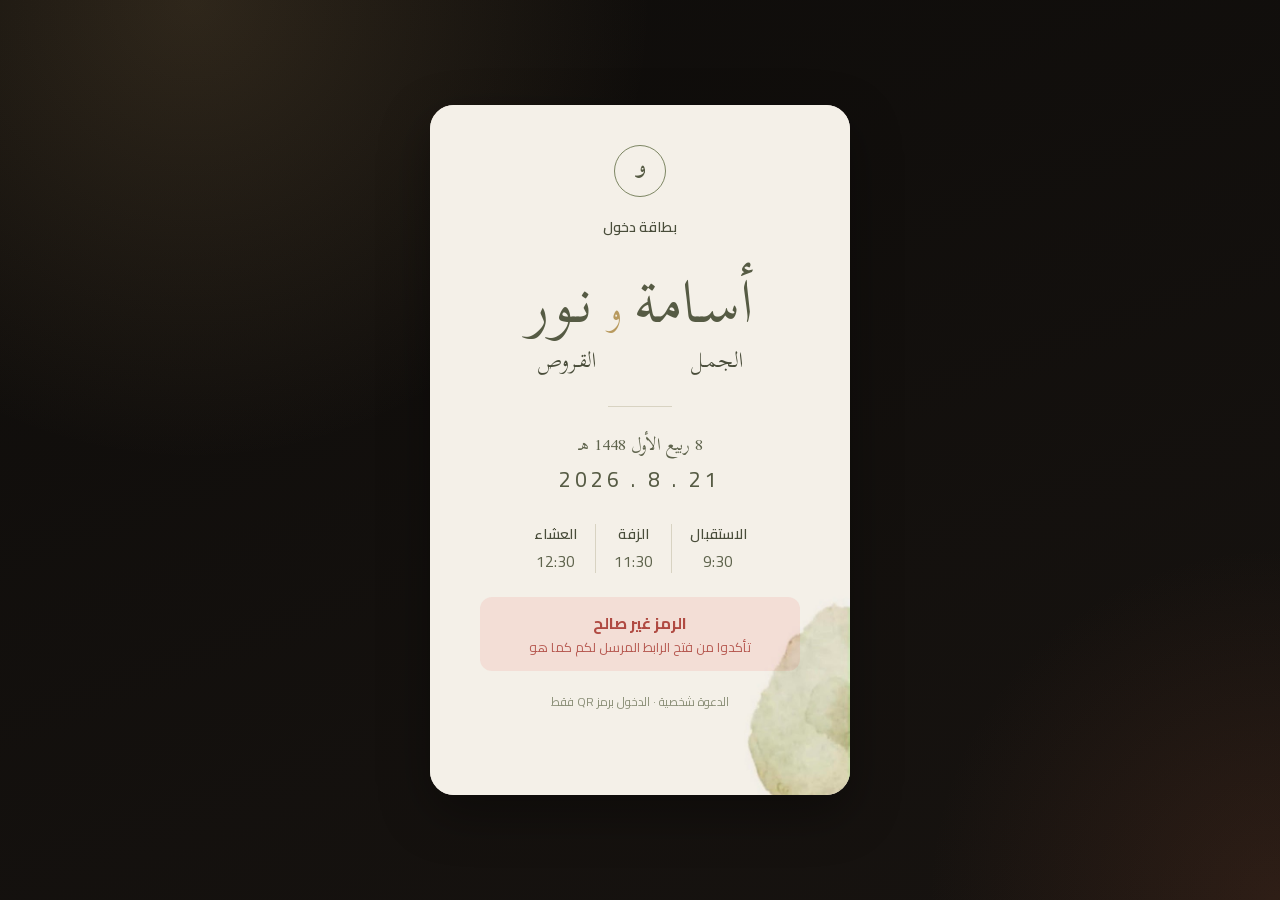
==== commit cd94da5a: "feat(builder): invitation builder at /preview.html — typography gallery + full text/size customizati" ====
--- a/public/pass.html
+++ b/public/pass.html
@@ -7,18 +7,19 @@
 <title>Osama and Noor · بطاقة دخول</title>
 <link rel="preload" href="fonts/lateef-300-arabic.woff2" as="font" type="font/woff2" crossorigin />
 <link rel="preload" href="fonts/cairo-arabic.woff2" as="font" type="font/woff2" crossorigin />
-<link rel="stylesheet" href="css/base.css?v=35" />
-<link rel="stylesheet" href="css/themes.css?v=35" />
-<link rel="stylesheet" href="css/login.css?v=35" />
-<link rel="stylesheet" href="css/invite.css?v=35" />
-<link rel="stylesheet" href="css/passes.css?v=35" />
-<link rel="stylesheet" href="css/fonts.css?v=35" />
-<link rel="stylesheet" href="css/invite-card.css?v=35" />
+<link rel="stylesheet" href="css/base.css?v=36" />
+<link rel="stylesheet" href="css/themes.css?v=36" />
+<link rel="stylesheet" href="css/login.css?v=36" />
+<link rel="stylesheet" href="css/invite.css?v=36" />
+<link rel="stylesheet" href="css/passes.css?v=36" />
+<link rel="stylesheet" href="css/fonts.css?v=36" />
+<link rel="stylesheet" href="css/fonts-gallery.css?v=36" />
+<link rel="stylesheet" href="css/invite-card.css?v=36" />
 </head>
 <body>
 <div id="theme-bg"></div>
 <div class="rsvp-wrap"><div id="pass-root" style="width:100%"></div></div>
-<script src="js/vendor/qrcode.js?v=35"></script>
-<script type="module" src="js/pass-public.js?v=35"></script>
+<script src="js/vendor/qrcode.js?v=36"></script>
+<script type="module" src="js/pass-public.js?v=36"></script>
 </body>
 </html>
--- a/public/css/fonts-gallery.css
+++ b/public/css/fonts-gallery.css
@@ -0,0 +1,16 @@
+/* Gallery of Arabic display faces for the invitation builder. Declared broadly
+   but downloaded lazily: a woff2 is only fetched when its family is actually
+   rendered, so guests only ever pay for the one face the couple applies. */
+
+@font-face { font-family: 'Amiri Quran'; font-style: normal; font-weight: 400; font-display: swap; src: url('../fonts/gallery/amiri-quran.woff2') format('woff2'); unicode-range: U+0600-06FF, U+0750-077F, U+FB50-FDFF, U+FE70-FEFC, U+200C-200E; }
+@font-face { font-family: 'Aref Ruqaa'; font-style: normal; font-weight: 400; font-display: swap; src: url('../fonts/gallery/aref-ruqaa.woff2') format('woff2'); unicode-range: U+0600-06FF, U+0750-077F, U+FB50-FDFF, U+FE70-FEFC, U+200C-200E; }
+@font-face { font-family: 'Gulzar'; font-style: normal; font-weight: 400; font-display: swap; src: url('../fonts/gallery/gulzar.woff2') format('woff2'); unicode-range: U+0600-06FF, U+0750-077F, U+FB50-FDFF, U+FE70-FEFC, U+200C-200E; }
+@font-face { font-family: 'Harmattan'; font-style: normal; font-weight: 400 700; font-display: swap; src: url('../fonts/gallery/harmattan.woff2') format('woff2'); unicode-range: U+0600-06FF, U+0750-077F, U+FB50-FDFF, U+FE70-FEFC, U+200C-200E; }
+@font-face { font-family: 'Jomhuria'; font-style: normal; font-weight: 400; font-display: swap; src: url('../fonts/gallery/jomhuria.woff2') format('woff2'); unicode-range: U+0600-06FF, U+0750-077F, U+FB50-FDFF, U+FE70-FEFC, U+200C-200E; }
+@font-face { font-family: 'Katibeh'; font-style: normal; font-weight: 400; font-display: swap; src: url('../fonts/gallery/katibeh.woff2') format('woff2'); unicode-range: U+0600-06FF, U+0750-077F, U+FB50-FDFF, U+FE70-FEFC, U+200C-200E; }
+@font-face { font-family: 'Mirza'; font-style: normal; font-weight: 400 700; font-display: swap; src: url('../fonts/gallery/mirza.woff2') format('woff2'); unicode-range: U+0600-06FF, U+0750-077F, U+FB50-FDFF, U+FE70-FEFC, U+200C-200E; }
+@font-face { font-family: 'Noto Nastaliq Urdu'; font-style: normal; font-weight: 400 700; font-display: swap; src: url('../fonts/gallery/nastaliq.woff2') format('woff2'); unicode-range: U+0600-06FF, U+0750-077F, U+FB50-FDFF, U+FE70-FEFC, U+200C-200E; }
+@font-face { font-family: 'Qahiri'; font-style: normal; font-weight: 400; font-display: swap; src: url('../fonts/gallery/qahiri.woff2') format('woff2'); unicode-range: U+0600-06FF, U+0750-077F, U+FB50-FDFF, U+FE70-FEFC, U+200C-200E; }
+@font-face { font-family: 'Rakkas'; font-style: normal; font-weight: 400; font-display: swap; src: url('../fonts/gallery/rakkas.woff2') format('woff2'); unicode-range: U+0600-06FF, U+0750-077F, U+FB50-FDFF, U+FE70-FEFC, U+200C-200E; }
+@font-face { font-family: 'Reem Kufi'; font-style: normal; font-weight: 400 700; font-display: swap; src: url('../fonts/gallery/reem-kufi.woff2') format('woff2'); unicode-range: U+0600-06FF, U+0750-077F, U+FB50-FDFF, U+FE70-FEFC, U+200C-200E; }
+@font-face { font-family: 'Vibes'; font-style: normal; font-weight: 400; font-display: swap; src: url('../fonts/gallery/vibes.woff2') format('woff2'); unicode-range: U+0600-06FF, U+0750-077F, U+FB50-FDFF, U+FE70-FEFC, U+200C-200E; }
--- a/public/css/invite-card.css
+++ b/public/css/invite-card.css
@@ -79,11 +79,11 @@
   background: radial-gradient(circle at 36% 30%, #ffffff 0%, #f2ece2 40%, #d6ccc0 75%, #bdb3a7 100%);
   box-shadow: inset 0 0 0 1px rgba(42, 52, 64, .12);
 }
-.ic-seal-waw { font-family: var(--font-khatt); font-weight: 300; font-size: 34px; line-height: 1; color: var(--ic-names); padding-bottom: 10px; }
+.ic-seal-waw { font-family: var(--ic-sealfont, var(--font-khatt)); font-weight: 300; font-size: 34px; line-height: 1; color: var(--ic-names); padding-bottom: 10px; max-width: 46px; overflow: hidden; }
 
 .ic-eyebrow { margin-top: 20px; font-family: var(--font-label); font-weight: 600; font-size: 14px; color: var(--ic-label); }
 
-.ic-names { margin-top: 24px; display: flex; align-items: baseline; justify-content: center; gap: 14px; font-family: var(--ic-khatt, var(--font-khatt)); font-weight: var(--ic-nameweight); font-size: var(--ic-namesize, clamp(42px, 13vw, 60px)); line-height: 1.35; color: var(--ic-names); white-space: nowrap; }
+.ic-names { margin-top: 24px; display: flex; align-items: baseline; justify-content: center; gap: 14px; font-family: var(--ic-khatt, var(--font-khatt)); font-weight: var(--ic-nameweight); font-size: var(--ic-namesize, clamp(42px, 13vw, 60px)); line-height: var(--ic-nameline, 1.35); color: var(--ic-names); white-space: nowrap; }
 .invite-card[data-invite-theme='badr'] { --ic-namesize: clamp(36px, 11vw, 52px); }
 .ic-join { font-size: .58em; color: var(--ic-gold); font-weight: 300; }
 .invite-card[data-invite-theme='badr'] .ic-name,
